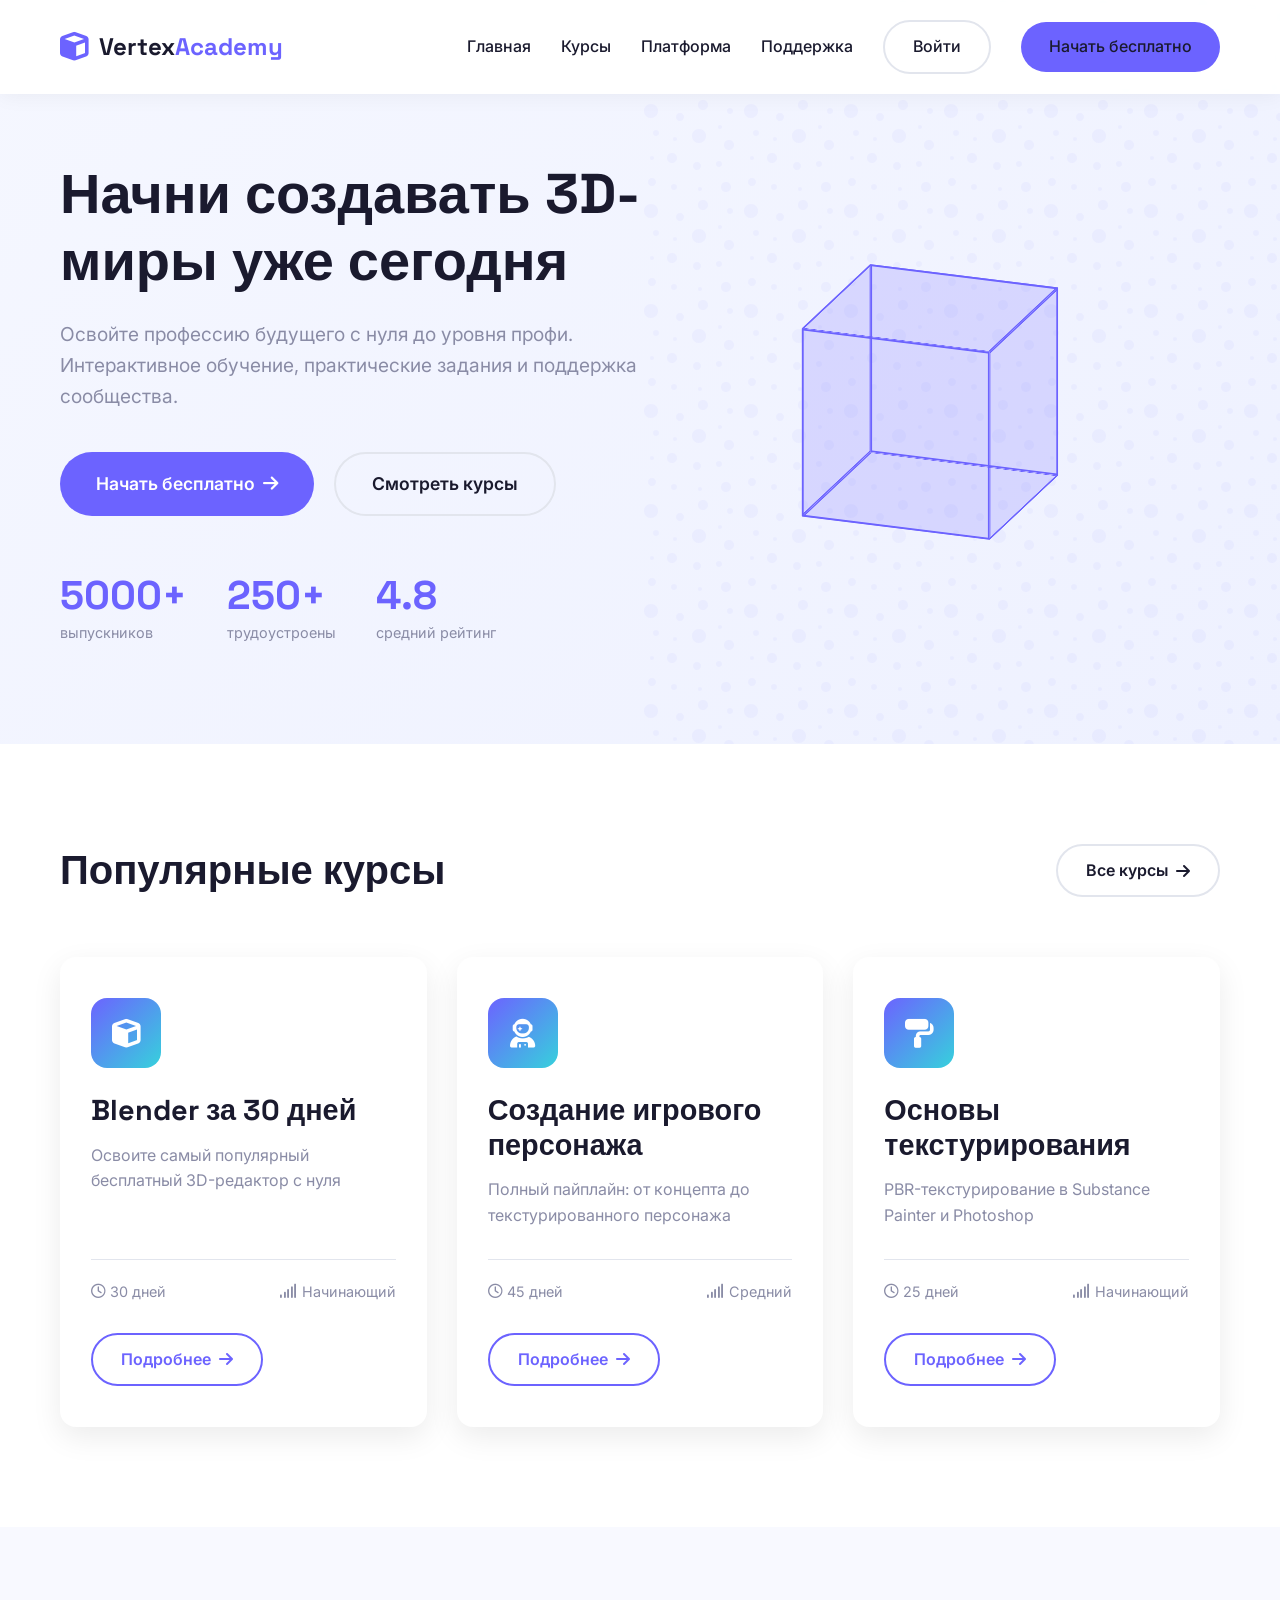
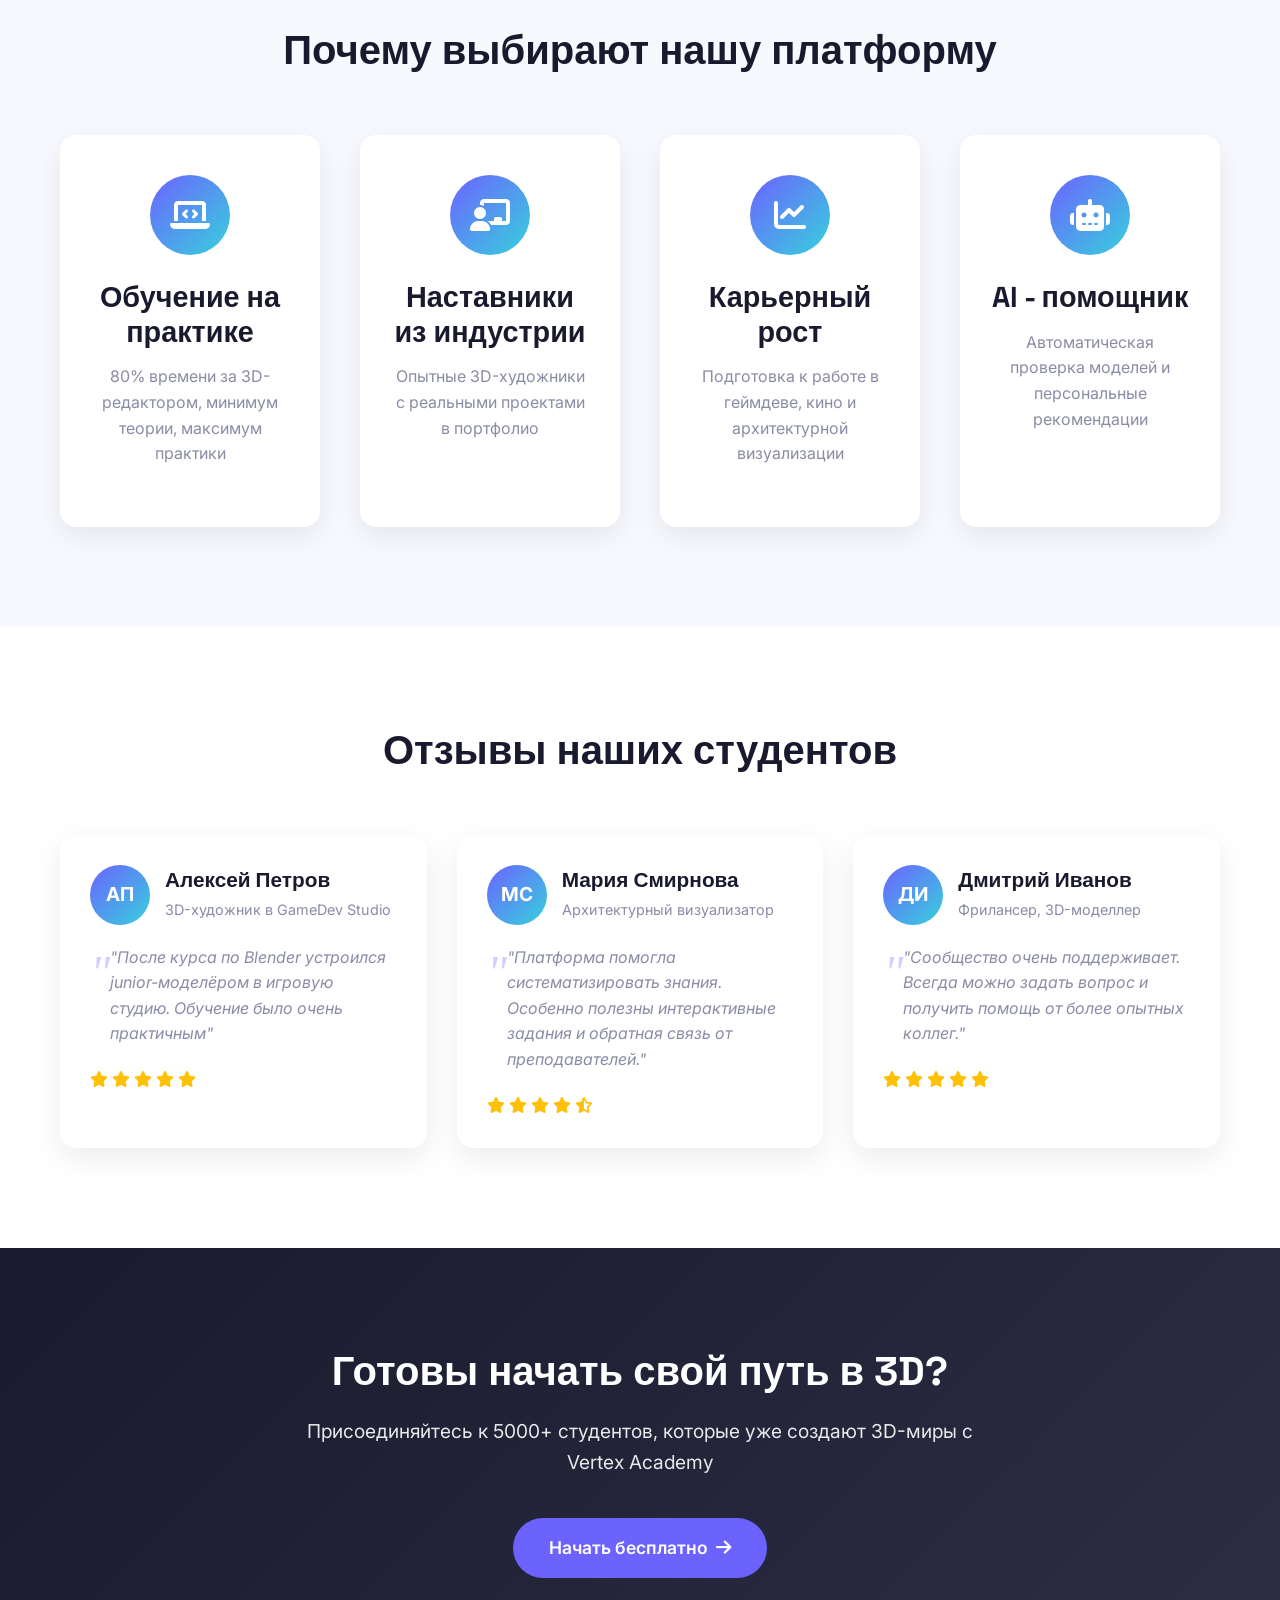
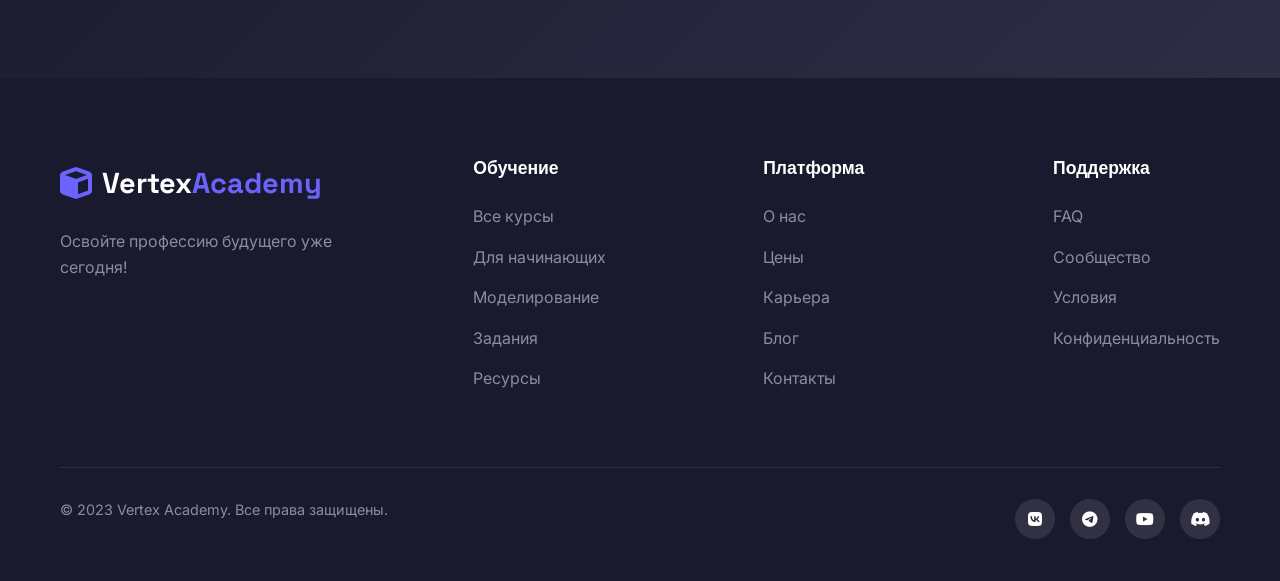
==== index.html @ 49ec7f26 "Add files via upload" ====
<!DOCTYPE html>
<html lang="ru">
<head>
    <meta charset="UTF-8">
    <meta name="viewport" content="width=device-width, initial-scale=1.0">
    <title>Vertex Academy - Создание 3D-миров</title>
    <link rel="stylesheet" href="css/style.css">
    <link rel="stylesheet" href="css/responsive.css">
    <link rel="stylesheet" href="https://cdnjs.cloudflare.com/ajax/libs/font-awesome/6.4.0/css/all.min.css">
    <link rel="preconnect" href="https://fonts.googleapis.com">
    <link rel="preconnect" href="https://fonts.gstatic.com" crossorigin>
    <link href="https://fonts.googleapis.com/css2?family=Inter:wght@300;400;500;600;700;800&family=Space+Grotesk:wght@400;500;600;700&display=swap" rel="stylesheet">
</head>
<body>
    <!-- Шапка и навигация -->
    <header class="header">
        <div class="container">
            <nav class="nav">
                <div class="logo">
                    <a href="index.html">
                        <span class="logo-icon"><i class="fas fa-cube"></i></span>
                        <span class="logo-text">Vertex<span class="logo-accent">Academy</span></span>
                    </a>
                </div>
                
                <ul class="nav-menu">
                    <li><a href="index.html">Главная</a></li>
                    <li><a href="courses.html">Курсы</a></li>
                    <li><a href="platform.html">Платформа</a></li>
                    <li><a href="support.html">Поддержка</a></li>
                    <li><a href="login.html" class="btn btn-outline">Войти</a></li>
                    <li><a href="#" class="btn btn-primary">Начать бесплатно</a></li>
                </ul>
                
                <button class="nav-toggle" id="navToggle">
                    <i class="fas fa-bars"></i>
                </button>
            </nav>
        </div>
    </header>

    <!-- Герой секция -->
    <section class="hero">
        <div class="container">
            <div class="hero-content">
                <h1 class="hero-title">Начни создавать 3D-миры уже сегодня</h1>
                <p class="hero-description">Освойте профессию будущего с нуля до уровня профи. Интерактивное обучение, практические задания и поддержка сообщества.</p>
                
                <div class="hero-buttons">
                    <a href="#" class="btn btn-primary btn-large">
                        <span>Начать бесплатно</span>
                        <i class="fas fa-arrow-right"></i>
                    </a>
                    <a href="courses.html" class="btn btn-outline btn-large">Смотреть курсы</a>
                </div>
                
                <div class="hero-stats">
                    <div class="stat">
                        <span class="stat-number">5000+</span>
                        <span class="stat-label">выпускников</span>
                    </div>
                    <div class="stat">
                        <span class="stat-number">250+</span>
                        <span class="stat-label">трудоустроены</span>
                    </div>
                    <div class="stat">
                        <span class="stat-number">4.8</span>
                        <span class="stat-label">средний рейтинг</span>
                    </div>
                </div>
            </div>
            
            <div class="hero-visual">
                <div class="cube">
                    <div class="cube-face cube-front"></div>
                    <div class="cube-face cube-back"></div>
                    <div class="cube-face cube-left"></div>
                    <div class="cube-face cube-right"></div>
                    <div class="cube-face cube-top"></div>
                    <div class="cube-face cube-bottom"></div>
                </div>
            </div>
        </div>
    </section>

    <!-- Популярные курсы -->
    <section class="courses" id="courses">
        <div class="container">
            <div class="section-header">
                <h2 class="section-title">Популярные курсы</h2>
                <a href="courses.html" class="btn btn-outline">Все курсы <i class="fas fa-arrow-right"></i></a>
            </div>
            
            <div class="courses-grid">
                <div class="course-card">
                    <div class="course-icon">
                        <i class="fas fa-cube"></i>
                    </div>
                    <h3 class="course-title">Blender за 30 дней</h3>
                    <p class="course-description">Освоите самый популярный бесплатный 3D-редактор с нуля</p>
                    <div class="course-meta">
                        <span class="course-duration"><i class="far fa-clock"></i> 30 дней</span>
                        <span class="course-level"><i class="fas fa-signal"></i> Начинающий</span>
                    </div>
                    <a href="course-blender.html" class="btn btn-secondary">Подробнее <i class="fas fa-arrow-right"></i></a>
                </div>
                
                <div class="course-card">
                    <div class="course-icon">
                        <i class="fas fa-user-astronaut"></i>
                    </div>
                    <h3 class="course-title">Создание игрового персонажа</h3>
                    <p class="course-description">Полный пайплайн: от концепта до текстурированного персонажа</p>
                    <div class="course-meta">
                        <span class="course-duration"><i class="far fa-clock"></i> 45 дней</span>
                        <span class="course-level"><i class="fas fa-signal"></i> Средний</span>
                    </div>
                    <a href="course-character.html" class="btn btn-secondary">Подробнее <i class="fas fa-arrow-right"></i></a>
                </div>
                
                <div class="course-card">
                    <div class="course-icon">
                        <i class="fas fa-paint-roller"></i>
                    </div>
                    <h3 class="course-title">Основы текстурирования</h3>
                    <p class="course-description">PBR-текстурирование в Substance Painter и Photoshop</p>
                    <div class="course-meta">
                        <span class="course-duration"><i class="far fa-clock"></i> 25 дней</span>
                        <span class="course-level"><i class="fas fa-signal"></i> Начинающий</span>
                    </div>
                    <a href="course-texturing.html" class="btn btn-secondary">Подробнее <i class="fas fa-arrow-right"></i></a>
                </div>
            </div>
        </div>
    </section>

    <!-- Почему выбирают нашу платформу -->
    <section class="features" id="features">
        <div class="container">
            <h2 class="section-title">Почему выбирают нашу платформу</h2>
            
            <div class="features-grid">
                <div class="feature-card">
                    <div class="feature-icon">
                        <i class="fas fa-laptop-code"></i>
                    </div>
                    <h3 class="feature-title">Обучение на практике</h3>
                    <p class="feature-description">80% времени за 3D-редактором, минимум теории, максимум практики</p>
                </div>
                
                <div class="feature-card">
                    <div class="feature-icon">
                        <i class="fas fa-chalkboard-teacher"></i>
                    </div>
                    <h3 class="feature-title">Наставники из индустрии</h3>
                    <p class="feature-description">Опытные 3D-художники с реальными проектами в портфолио</p>
                </div>
                
                <div class="feature-card">
                    <div class="feature-icon">
                        <i class="fas fa-chart-line"></i>
                    </div>
                    <h3 class="feature-title">Карьерный рост</h3>
                    <p class="feature-description">Подготовка к работе в геймдеве, кино и архитектурной визуализации</p>
                </div>
                
                <div class="feature-card">
                    <div class="feature-icon">
                        <i class="fas fa-robot"></i>
                    </div>
                    <h3 class="feature-title">AI - помощник</h3>
                    <p class="feature-description">Автоматическая проверка моделей и персональные рекомендации</p>
                </div>
            </div>
        </div>
    </section>

    <!-- Отзывы студентов -->
    <section class="reviews" id="reviews">
        <div class="container">
            <h2 class="section-title">Отзывы наших студентов</h2>
            
            <div class="reviews-grid">
                <div class="review-card">
                    <div class="review-header">
                        <div class="review-avatar">
                            <span>АП</span>
                        </div>
                        <div class="review-author">
                            <h4 class="review-name">Алексей Петров</h4>
                            <p class="review-position">3D-художник в GameDev Studio</p>
                        </div>
                    </div>
                    <p class="review-text">"После курса по Blender устроился junior-моделёром в игровую студию. Обучение было очень практичным"</p>
                    <div class="review-rating">
                        <i class="fas fa-star"></i>
                        <i class="fas fa-star"></i>
                        <i class="fas fa-star"></i>
                        <i class="fas fa-star"></i>
                        <i class="fas fa-star"></i>
                    </div>
                </div>
                
                <div class="review-card">
                    <div class="review-header">
                        <div class="review-avatar">
                            <span>МС</span>
                        </div>
                        <div class="review-author">
                            <h4 class="review-name">Мария Смирнова</h4>
                            <p class="review-position">Архитектурный визуализатор</p>
                        </div>
                    </div>
                    <p class="review-text">"Платформа помогла систематизировать знания. Особенно полезны интерактивные задания и обратная связь от преподавателей."</p>
                    <div class="review-rating">
                        <i class="fas fa-star"></i>
                        <i class="fas fa-star"></i>
                        <i class="fas fa-star"></i>
                        <i class="fas fa-star"></i>
                        <i class="fas fa-star-half-alt"></i>
                    </div>
                </div>
                
                <div class="review-card">
                    <div class="review-header">
                        <div class="review-avatar">
                            <span>ДИ</span>
                        </div>
                        <div class="review-author">
                            <h4 class="review-name">Дмитрий Иванов</h4>
                            <p class="review-position">Фрилансер, 3D-моделлер</p>
                        </div>
                    </div>
                    <p class="review-text">"Сообщество очень поддерживает. Всегда можно задать вопрос и получить помощь от более опытных коллег."</p>
                    <div class="review-rating">
                        <i class="fas fa-star"></i>
                        <i class="fas fa-star"></i>
                        <i class="fas fa-star"></i>
                        <i class="fas fa-star"></i>
                        <i class="fas fa-star"></i>
                    </div>
                </div>
            </div>
        </div>
    </section>

    <!-- CTA секция -->
    <section class="cta">
        <div class="container">
            <div class="cta-content">
                <h2 class="cta-title">Готовы начать свой путь в 3D?</h2>
                <p class="cta-description">Присоединяйтесь к 5000+ студентов, которые уже создают 3D-миры с Vertex Academy</p>
                <a href="#" class="btn btn-primary btn-large">
                    <span>Начать бесплатно</span>
                    <i class="fas fa-arrow-right"></i>
                </a>
            </div>
        </div>
    </section>

    <!-- Футер -->
    <footer class="footer" id="platform">
        <div class="container">
            <div class="footer-content">
                <div class="footer-logo">
                    <a href="index.html">
                        <span class="logo-icon"><i class="fas fa-cube"></i></span>
                        <span class="logo-text">Vertex<span class="logo-accent">Academy</span></span>
                    </a>
                    <p class="footer-tagline">Освойте профессию будущего уже сегодня!</p>
                </div>
                
                <div class="footer-links">
                    <div class="footer-column">
                        <h4 class="footer-title">Обучение</h4>
                        <ul class="footer-list">
                            <li><a href="courses.html">Все курсы</a></li>
                            <li><a href="courses.html#beginner">Для начинающих</a></li>
                            <li><a href="courses.html#modeling">Моделирование</a></li>
                            <li><a href="platform.html#tasks">Задания</a></li>
                            <li><a href="platform.html#resources">Ресурсы</a></li>
                        </ul>
                    </div>
                    
                    <div class="footer-column">
                        <h4 class="footer-title">Платформа</h4>
                        <ul class="footer-list">
                            <li><a href="platform.html">О нас</a></li>
                            <li><a href="platform.html#pricing">Цены</a></li>
                            <li><a href="platform.html#career">Карьера</a></li>
                            <li><a href="platform.html#blog">Блог</a></li>
                            <li><a href="platform.html#contacts">Контакты</a></li>
                        </ul>
                    </div>
                    
                    <div class="footer-column">
                        <h4 class="footer-title">Поддержка</h4>
                        <ul class="footer-list">
                            <li><a href="support.html">FAQ</a></li>
                            <li><a href="support.html#community">Сообщество</a></li>
                            <li><a href="support.html#terms">Условия</a></li>
                            <li><a href="support.html#privacy">Конфиденциальность</a></li>
                        </ul>
                    </div>
                </div>
            </div>
            
            <div class="footer-bottom">
                <p class="copyright">&copy; 2023 Vertex Academy. Все права защищены.</p>
                <div class="social-links">
                    <a href="#"><i class="fab fa-vk"></i></a>
                    <a href="#"><i class="fab fa-telegram"></i></a>
                    <a href="#"><i class="fab fa-youtube"></i></a>
                    <a href="#"><i class="fab fa-discord"></i></a>
                </div>
            </div>
        </div>
    </footer>

    <!-- JavaScript -->
    <script src="js/main.js"></script>
</body>
</html>
---- css/style.css ----
/* Базовые сбросы и переменные */
:root {
    --primary-color: #6C63FF;
    --primary-dark: #554FD8;
    --secondary-color: #FF6584;
    --accent-color: #36D1DC;
    --dark-color: #1A1A2E;
    --dark-light: #2D2D44;
    --light-color: #F8F9FA;
    --gray-color: #8A8CA6;
    --gray-light: #E2E5ED;
    --success-color: #4CAF50;
    
    --font-primary: 'Inter', sans-serif;
    --font-secondary: 'Space Grotesk', sans-serif;
    
    --shadow: 0 10px 30px rgba(0, 0, 0, 0.08);
    --shadow-hover: 0 20px 40px rgba(0, 0, 0, 0.12);
    --border-radius: 16px;
    --transition: all 0.3s ease;
}

* {
    margin: 0;
    padding: 0;
    box-sizing: border-box;
}

html {
    scroll-behavior: smooth;
}

body {
    font-family: var(--font-primary);
    color: var(--dark-color);
    background-color: var(--light-color);
    line-height: 1.6;
    overflow-x: hidden;
}

.container {
    width: 100%;
    max-width: 1200px;
    margin: 0 auto;
    padding: 0 20px;
}

section {
    padding: 100px 0;
}

/* Типография */
h1, h2, h3, h4 {
    font-family: var(--font-secondary);
    font-weight: 700;
    line-height: 1.2;
    margin-bottom: 20px;
}

h1 {
    font-size: 3.5rem;
}

h2 {
    font-size: 2.5rem;
}

h3 {
    font-size: 1.8rem;
}

h4 {
    font-size: 1.3rem;
}

p {
    margin-bottom: 20px;
    color: var(--gray-color);
}

.section-title {
    text-align: center;
    margin-bottom: 60px;
    color: var(--dark-color);
}

.section-subtitle {
    text-align: center;
    margin-bottom: 60px;
    color: var(--gray-color);
    max-width: 700px;
    margin-left: auto;
    margin-right: auto;
}

/* Кнопки */
.btn {
    display: inline-flex;
    align-items: center;
    justify-content: center;
    gap: 8px;
    padding: 12px 28px;
    border-radius: 50px;
    font-weight: 600;
    text-decoration: none;
    border: none;
    cursor: pointer;
    transition: var(--transition);
    font-family: var(--font-primary);
    font-size: 1rem;
}

.btn-primary {
    background-color: var(--primary-color);
    color: white;
}

.btn-primary:hover {
    background-color: var(--primary-dark);
    transform: translateY(-3px);
    box-shadow: var(--shadow-hover);
}

.btn-secondary {
    background-color: transparent;
    color: var(--primary-color);
    border: 2px solid var(--primary-color);
}

.btn-secondary:hover {
    background-color: rgba(108, 99, 255, 0.1);
    transform: translateY(-3px);
}

.btn-outline {
    background-color: transparent;
    color: var(--dark-color);
    border: 2px solid var(--gray-light);
}

.btn-outline:hover {
    border-color: var(--primary-color);
    color: var(--primary-color);
    transform: translateY(-3px);
}

.btn-large {
    padding: 16px 36px;
    font-size: 1.1rem;
}

.btn-block {
    width: 100%;
    display: block;
    text-align: center;
}

/* Шапка и навигация */
.header {
    position: fixed;
    top: 0;
    left: 0;
    width: 100%;
    background-color: rgba(255, 255, 255, 0.95);
    backdrop-filter: blur(10px);
    z-index: 1000;
    box-shadow: 0 2px 20px rgba(0, 0, 0, 0.05);
}

.nav {
    display: flex;
    justify-content: space-between;
    align-items: center;
    padding: 20px 0;
}

.logo a {
    display: flex;
    align-items: center;
    text-decoration: none;
    gap: 10px;
}

.logo-icon {
    color: var(--primary-color);
    font-size: 1.8rem;
}

.logo-text {
    font-family: var(--font-secondary);
    font-weight: 700;
    font-size: 1.5rem;
    color: var(--dark-color);
}

.logo-accent {
    color: var(--primary-color);
}

.nav-menu {
    display: flex;
    align-items: center;
    gap: 30px;
    list-style: none;
}

.nav-menu a {
    text-decoration: none;
    color: var(--dark-color);
    font-weight: 500;
    transition: var(--transition);
    position: relative;
}

.nav-menu a:not(.btn):hover {
    color: var(--primary-color);
}

.nav-menu a.active {
    color: var(--primary-color);
}

.nav-menu a:not(.btn)::after {
    content: '';
    position: absolute;
    bottom: -5px;
    left: 0;
    width: 0;
    height: 2px;
    background-color: var(--primary-color);
    transition: var(--transition);
}

.nav-menu a:not(.btn):hover::after {
    width: 100%;
}

.nav-menu a.active::after {
    width: 100%;
}

.nav-toggle {
    display: none;
    background: none;
    border: none;
    font-size: 1.5rem;
    color: var(--dark-color);
    cursor: pointer;
}

/* Хлебные крошки */
.breadcrumbs {
    padding: 30px 0;
    background-color: var(--light-color);
    margin-top: 80px;
}

.breadcrumb-nav {
    display: flex;
    align-items: center;
    gap: 10px;
    color: var(--gray-color);
}

.breadcrumb-nav a {
    color: var(--gray-color);
    text-decoration: none;
    transition: var(--transition);
}

.breadcrumb-nav a:hover {
    color: var(--primary-color);
}

.breadcrumb-nav .current {
    color: var(--dark-color);
    font-weight: 500;
}

.breadcrumb-nav i {
    font-size: 0.8rem;
}

/* Герой секция */
.hero {
    padding-top: 160px;
    padding-bottom: 100px;
    background: linear-gradient(135deg, #f5f7ff 0%, #eef1ff 100%);
    position: relative;
    overflow: hidden;
}

.hero::before {
    content: '';
    position: absolute;
    top: 0;
    right: 0;
    width: 50%;
    height: 100%;
    background: url("data:image/svg+xml,%3Csvg width='100' height='100' viewBox='0 0 100 100' xmlns='http://www.w3.org/2000/svg'%3E%3Cpath d='M11 18c3.866 0 7-3.134 7-7s-3.134-7-7-7-7 3.134-7 7 3.134 7 7 7zm48 25c3.866 0 7-3.134 7-7s-3.134-7-7-7-7 3.134-7 7 3.134 7 7 7zm-43-7c1.657 0 3-1.343 3-3s-1.343-3-3-3-3 1.343-3 3 1.343 3 3 3zm63 31c1.657 0 3-1.343 3-3s-1.343-3-3-3-3 1.343-3 3 1.343 3 3 3zM34 90c1.657 0 3-1.343 3-3s-1.343-3-3-3-3 1.343-3 3 1.343 3 3 3zm56-76c1.657 0 3-1.343 3-3s-1.343-3-3-3-3 1.343-3 3 1.343 3 3 3zM12 86c2.21 0 4-1.79 4-4s-1.79-4-4-4-4 1.79-4 4 1.79 4 4 4zm28-65c2.21 0 4-1.79 4-4s-1.79-4-4-4-4 1.79-4 4 1.79 4 4 4zm23-11c2.76 0 5-2.24 5-5s-2.24-5-5-5-5 2.24-5 5 2.24 5 5 5zm-6 60c2.21 0 4-1.79 4-4s-1.79-4-4-4-4 1.79-4 4 1.79 4 4 4zm29 22c2.76 0 5-2.24 5-5s-2.24-5-5-5-5 2.24-5 5 2.24 5 5 5zM32 63c2.76 0 5-2.24 5-5s-2.24-5-5-5-5 2.24-5 5 2.24 5 5 5zm57-13c2.76 0 5-2.24 5-5s-2.24-5-5-5-5 2.24-5 5 2.24 5 5 5zm-9-21c1.105 0 2-.895 2-2s-.895-2-2-2-2 .895-2 2 .895 2 2 2zM60 91c1.105 0 2-.895 2-2s-.895-2-2-2-2 .895-2 2 .895 2 2 2zM35 41c1.105 0 2-.895 2-2s-.895-2-2-2-2 .895-2 2 .895 2 2 2zM12 60c1.105 0 2-.895 2-2s-.895-2-2-2-2 .895-2 2 .895 2 2 2z' fill='%236C63FF' fill-opacity='0.05' fill-rule='evenodd'/%3E%3C/svg%3E");
    z-index: 0;
}

.hero .container {
    display: flex;
    align-items: center;
    justify-content: space-between;
    position: relative;
    z-index: 1;
}

.hero-content {
    flex: 1;
    max-width: 600px;
}

.hero-title {
    margin-bottom: 25px;
    color: var(--dark-color);
}

.hero-description {
    font-size: 1.2rem;
    margin-bottom: 40px;
    color: var(--gray-color);
}

.hero-buttons {
    display: flex;
    gap: 20px;
    margin-bottom: 60px;
    flex-wrap: wrap;
}

.hero-stats {
    display: flex;
    gap: 40px;
}

.stat {
    display: flex;
    flex-direction: column;
}

.stat-number {
    font-family: var(--font-secondary);
    font-size: 2.5rem;
    font-weight: 700;
    color: var(--primary-color);
    line-height: 1;
}

.stat-label {
    font-size: 0.9rem;
    color: var(--gray-color);
    margin-top: 5px;
}

.hero-visual {
    flex: 1;
    display: flex;
    justify-content: center;
    align-items: center;
    min-height: 400px;
}

.cube {
    width: 200px;
    height: 200px;
    position: relative;
    transform-style: preserve-3d;
    transform: rotateX(-20deg) rotateY(-20deg);
    animation: rotateCube 20s infinite linear;
}

.cube-face {
    position: absolute;
    width: 100%;
    height: 100%;
    border: 2px solid var(--primary-color);
    background: rgba(108, 99, 255, 0.1);
}

.cube-front {
    transform: translateZ(100px);
}

.cube-back {
    transform: translateZ(-100px);
}

.cube-left {
    transform: translateX(-100px) rotateY(-90deg);
}

.cube-right {
    transform: translateX(100px) rotateY(90deg);
}

.cube-top {
    transform: translateY(-100px) rotateX(90deg);
}

.cube-bottom {
    transform: translateY(100px) rotateX(-90deg);
}

@keyframes rotateCube {
    0% {
        transform: rotateX(-20deg) rotateY(0);
    }
    100% {
        transform: rotateX(-20deg) rotateY(360deg);
    }
}

/* Page Hero (для внутренних страниц) */
.page-hero {
    padding: 100px 0;
    background: linear-gradient(135deg, var(--primary-color), var(--accent-color));
    color: white;
}

.page-hero-content {
    max-width: 800px;
    margin: 0 auto;
    text-align: center;
}

.page-hero-title {
    color: white;
    margin-bottom: 20px;
}

.page-hero-description {
    color: rgba(255, 255, 255, 0.9);
    font-size: 1.2rem;
    margin-bottom: 40px;
}

.page-hero-stats {
    display: flex;
    justify-content: center;
    gap: 60px;
    margin-top: 60px;
}

.page-hero-stats .stat-number {
    color: white;
}

.page-hero-stats .stat-label {
    color: rgba(255, 255, 255, 0.8);
}

/* Секция курсов */
.courses {
    background-color: white;
}

.section-header {
    display: flex;
    justify-content: space-between;
    align-items: center;
    margin-bottom: 60px;
}

.section-header .section-title {
    margin-bottom: 0;
}

.courses-grid {
    display: grid;
    grid-template-columns: repeat(auto-fill, minmax(320px, 1fr));
    gap: 30px;
}

.course-card {
    background-color: white;
    border-radius: var(--border-radius);
    padding: 40px 30px;
    box-shadow: var(--shadow);
    transition: var(--transition);
    border: 1px solid transparent;
    display: flex;
    flex-direction: column;
    align-items: flex-start;
    position: relative;
}

.course-card:hover {
    transform: translateY(-10px);
    box-shadow: var(--shadow-hover);
    border-color: var(--primary-color);
}

.course-badge {
    position: absolute;
    top: 20px;
    right: 20px;
    background-color: var(--secondary-color);
    color: white;
    padding: 5px 15px;
    border-radius: 50px;
    font-size: 0.8rem;
    font-weight: 600;
}

.course-card.featured {
    border: 2px solid var(--primary-color);
}

.course-icon {
    width: 70px;
    height: 70px;
    background: linear-gradient(135deg, var(--primary-color), var(--accent-color));
    border-radius: 16px;
    display: flex;
    align-items: center;
    justify-content: center;
    color: white;
    font-size: 1.8rem;
    margin-bottom: 25px;
}

.course-title {
    margin-bottom: 15px;
}

.course-description {
    flex-grow: 1;
    margin-bottom: 30px;
}

.course-meta {
    display: flex;
    justify-content: space-between;
    width: 100%;
    margin-bottom: 30px;
    padding-top: 20px;
    border-top: 1px solid var(--gray-light);
}

.course-duration, .course-level, .course-price {
    display: flex;
    align-items: center;
    gap: 5px;
    font-size: 0.9rem;
    color: var(--gray-color);
}

.course-price {
    font-weight: 700;
    color: var(--primary-color);
}

/* Секция преимуществ */
.features {
    background-color: #f8f9ff;
}

.features-grid {
    display: grid;
    grid-template-columns: repeat(auto-fill, minmax(250px, 1fr));
    gap: 40px;
}

.feature-card {
    background-color: white;
    border-radius: var(--border-radius);
    padding: 40px 30px;
    text-align: center;
    box-shadow: var(--shadow);
    transition: var(--transition);
}

.feature-card:hover {
    transform: translateY(-10px);
    box-shadow: var(--shadow-hover);
}

.feature-icon {
    width: 80px;
    height: 80px;
    background: linear-gradient(135deg, var(--primary-color), var(--accent-color));
    border-radius: 50%;
    display: flex;
    align-items: center;
    justify-content: center;
    margin: 0 auto 25px;
    color: white;
    font-size: 2rem;
}

.feature-title {
    margin-bottom: 15px;
}

/* Секция отзывов */
.reviews {
    background-color: white;
}

.reviews-grid {
    display: grid;
    grid-template-columns: repeat(auto-fill, minmax(320px, 1fr));
    gap: 30px;
}

.review-card {
    background-color: white;
    border-radius: var(--border-radius);
    padding: 30px;
    box-shadow: var(--shadow);
    transition: var(--transition);
}

.review-card:hover {
    transform: translateY(-5px);
    box-shadow: var(--shadow-hover);
}

.review-header {
    display: flex;
    align-items: center;
    margin-bottom: 20px;
}

.review-avatar {
    width: 60px;
    height: 60px;
    border-radius: 50%;
    background: linear-gradient(135deg, var(--primary-color), var(--accent-color));
    display: flex;
    align-items: center;
    justify-content: center;
    color: white;
    font-weight: 700;
    font-size: 1.2rem;
    margin-right: 15px;
}

.review-name {
    margin-bottom: 5px;
}

.review-position {
    color: var(--gray-color);
    font-size: 0.9rem;
    margin-bottom: 0;
}

.review-text {
    font-style: italic;
    position: relative;
    padding-left: 20px;
    margin-bottom: 20px;
}

.review-text::before {
    content: '"';
    position: absolute;
    left: 0;
    top: -10px;
    font-size: 3rem;
    color: var(--primary-color);
    opacity: 0.3;
    font-family: serif;
}

.review-rating {
    color: #FFC107;
}

/* CTA секция */
.cta {
    padding: 100px 0;
    background: linear-gradient(135deg, var(--dark-color), var(--dark-light));
    color: white;
    text-align: center;
}

.cta-title {
    color: white;
    margin-bottom: 20px;
}

.cta-description {
    color: rgba(255, 255, 255, 0.9);
    font-size: 1.2rem;
    max-width: 700px;
    margin: 0 auto 40px;
}

/* Футер */
.footer {
    background-color: var(--dark-color);
    color: white;
    padding: 80px 0 40px;
}

.footer-content {
    display: flex;
    justify-content: space-between;
    margin-bottom: 60px;
    flex-wrap: wrap;
    gap: 40px;
}

.footer-logo {
    flex: 1;
    min-width: 300px;
}

.footer-logo a {
    display: inline-flex;
    align-items: center;
    gap: 10px;
    margin-bottom: 20px;
    text-decoration: none;
}

.footer-logo .logo-icon {
    color: var(--primary-color);
    font-size: 2rem;
}

.footer-logo .logo-text {
    color: white;
    font-size: 1.8rem;
}

.footer-tagline {
    color: var(--gray-color);
    max-width: 300px;
}

.footer-links {
    flex: 2;
    display: flex;
    justify-content: space-between;
    flex-wrap: wrap;
    gap: 40px;
}

.footer-column {
    min-width: 150px;
}

.footer-title {
    color: white;
    margin-bottom: 25px;
    font-size: 1.1rem;
}

.footer-list {
    list-style: none;
}

.footer-list li {
    margin-bottom: 15px;
}

.footer-list a {
    color: var(--gray-color);
    text-decoration: none;
    transition: var(--transition);
}

.footer-list a:hover {
    color: var(--primary-color);
}

.footer-bottom {
    display: flex;
    justify-content: space-between;
    align-items: center;
    padding-top: 30px;
    border-top: 1px solid rgba(255, 255, 255, 0.1);
    flex-wrap: wrap;
    gap: 20px;
}

.copyright {
    color: var(--gray-color);
    font-size: 0.9rem;
}

.social-links {
    display: flex;
    gap: 15px;
}

.social-links a {
    display: flex;
    align-items: center;
    justify-content: center;
    width: 40px;
    height: 40px;
    background-color: rgba(255, 255, 255, 0.1);
    border-radius: 50%;
    color: white;
    text-decoration: none;
    transition: var(--transition);
}

.social-links a:hover {
    background-color: var(--primary-color);
    transform: translateY(-3px);
}
---- css/responsive.css ----
/* Адаптивные стили */
@media (max-width: 1200px) {
    .container {
        max-width: 960px;
    }
}

@media (max-width: 992px) {
    h1 {
        font-size: 2.8rem;
    }
    
    h2 {
        font-size: 2.2rem;
    }
    
    .nav-toggle {
        display: block;
    }
    
    .nav-menu {
        position: fixed;
        top: 80px;
        left: 0;
        width: 100%;
        background-color: white;
        flex-direction: column;
        align-items: flex-start;
        padding: 30px;
        box-shadow: 0 10px 30px rgba(0, 0, 0, 0.1);
        transform: translateY(-100%);
        opacity: 0;
        visibility: hidden;
        transition: var(--transition);
        z-index: 999;
    }
    
    .nav-menu.active {
        transform: translateY(0);
        opacity: 1;
        visibility: visible;
    }
    
    .nav-menu li {
        width: 100%;
    }
    
    .nav-menu a {
        display: block;
        padding: 15px 0;
        border-bottom: 1px solid var(--gray-light);
    }
    
    .nav-menu a.btn {
        justify-content: flex-start;
        border: none;
        padding: 15px 0;
    }
    
    .hero .container {
        flex-direction: column;
        text-align: center;
    }
    
    .hero-content {
        margin-bottom: 60px;
    }
    
    .hero-buttons {
        justify-content: center;
    }
    
    .hero-stats {
        justify-content: center;
    }
    
    .cube {
        width: 150px;
        height: 150px;
    }
    
    .cube-front {
        transform: translateZ(75px);
    }
    
    .cube-back {
        transform: translateZ(-75px);
    }
    
    .cube-left {
        transform: translateX(-75px) rotateY(-90deg);
    }
    
    .cube-right {
        transform: translateX(75px) rotateY(90deg);
    }
    
    .cube-top {
        transform: translateY(-75px) rotateX(90deg);
    }
    
    .cube-bottom {
        transform: translateY(75px) rotateX(-90deg);
    }
    
    .section-header {
        flex-direction: column;
        align-items: flex-start;
        gap: 20px;
    }
}

@media (max-width: 768px) {
    h1 {
        font-size: 2.3rem;
    }
    
    h2 {
        font-size: 1.9rem;
    }
    
    section {
        padding: 60px 0;
    }
    
    .courses-grid, .features-grid, .reviews-grid {
        grid-template-columns: 1fr;
    }
    
    .footer-content {
        flex-direction: column;
    }
    
    .footer-links {
        width: 100%;
    }
    
    .footer-bottom {
        flex-direction: column;
        text-align: center;
    }
    
    .page-hero-stats {
        flex-direction: column;
        gap: 30px;
    }
}

@media (max-width: 576px) {
    h1 {
        font-size: 1.9rem;
    }
    
    h2 {
        font-size: 1.7rem;
    }
    
    .logo {
        font-size: 1.5rem;
    }
    
    .hero-buttons {
        flex-direction: column;
        align-items: stretch;
    }
    
    .hero-buttons .btn {
        width: 100%;
        justify-content: center;
    }
}
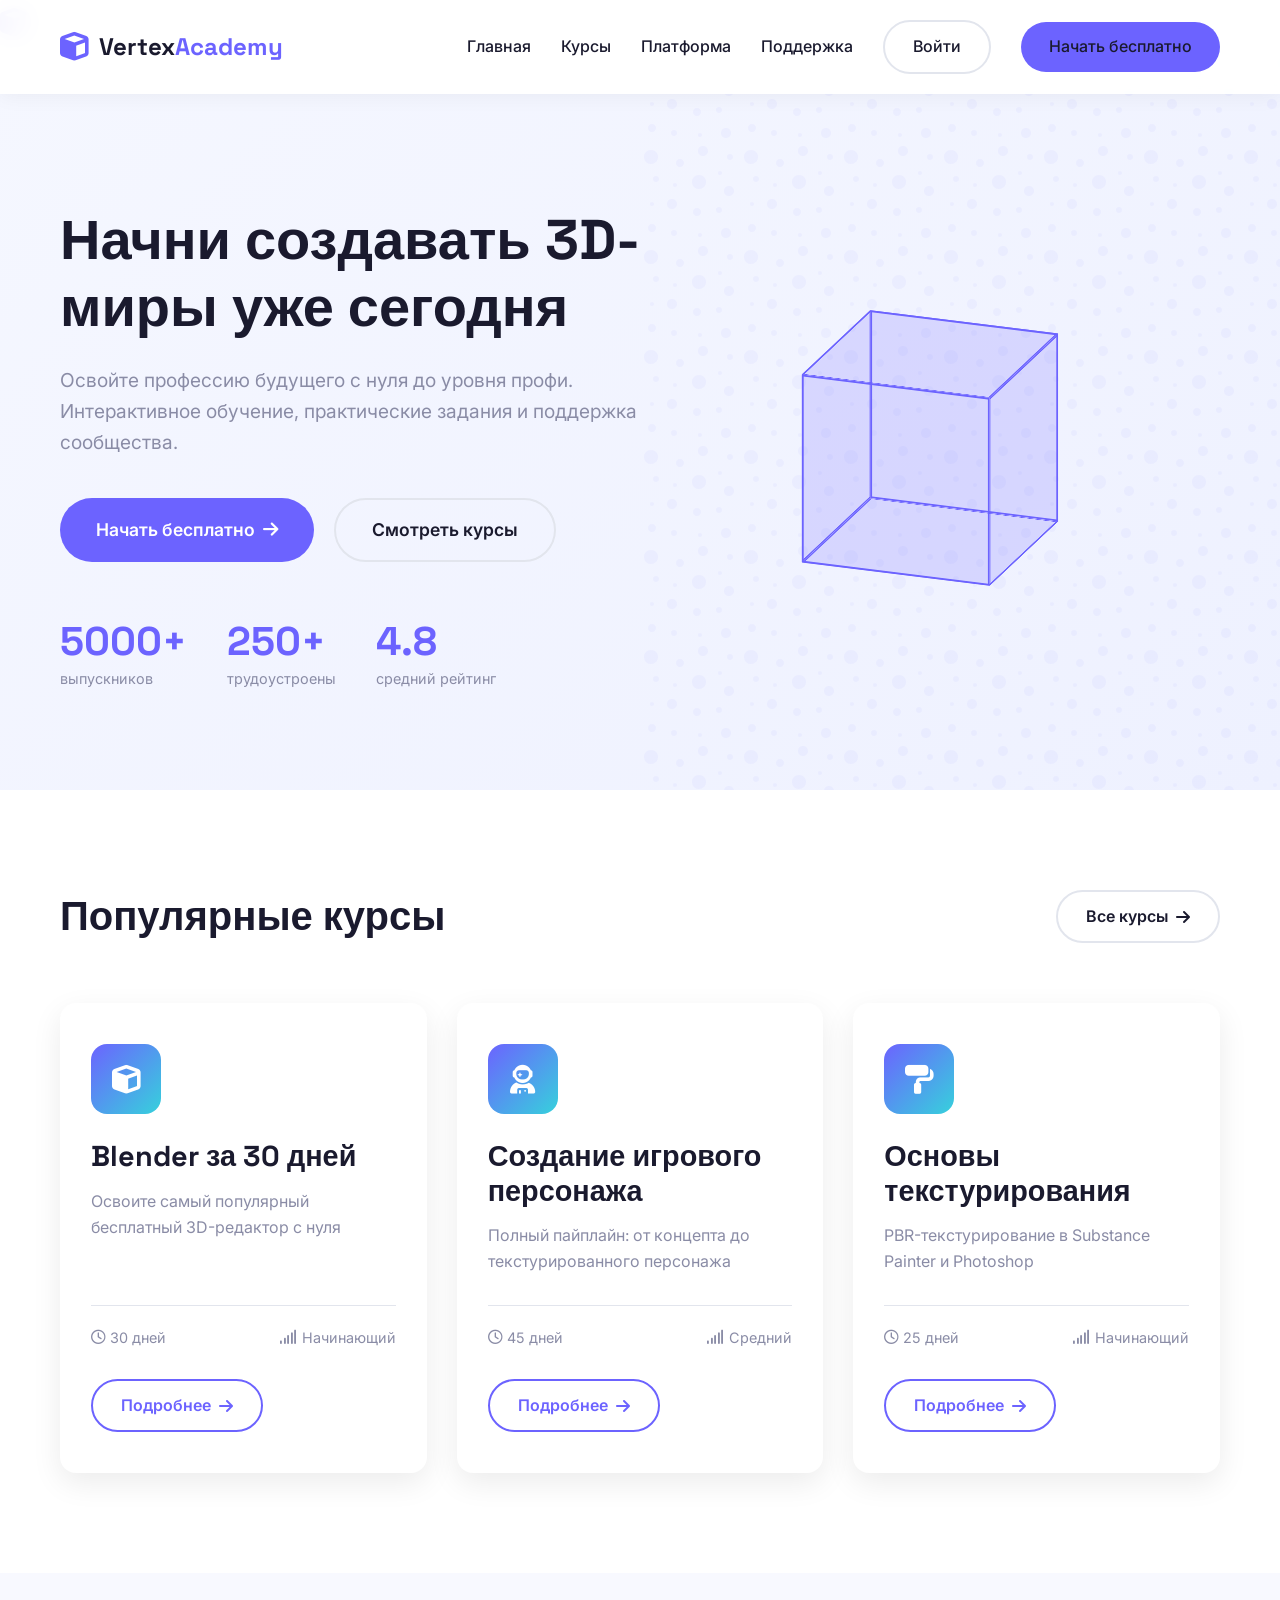
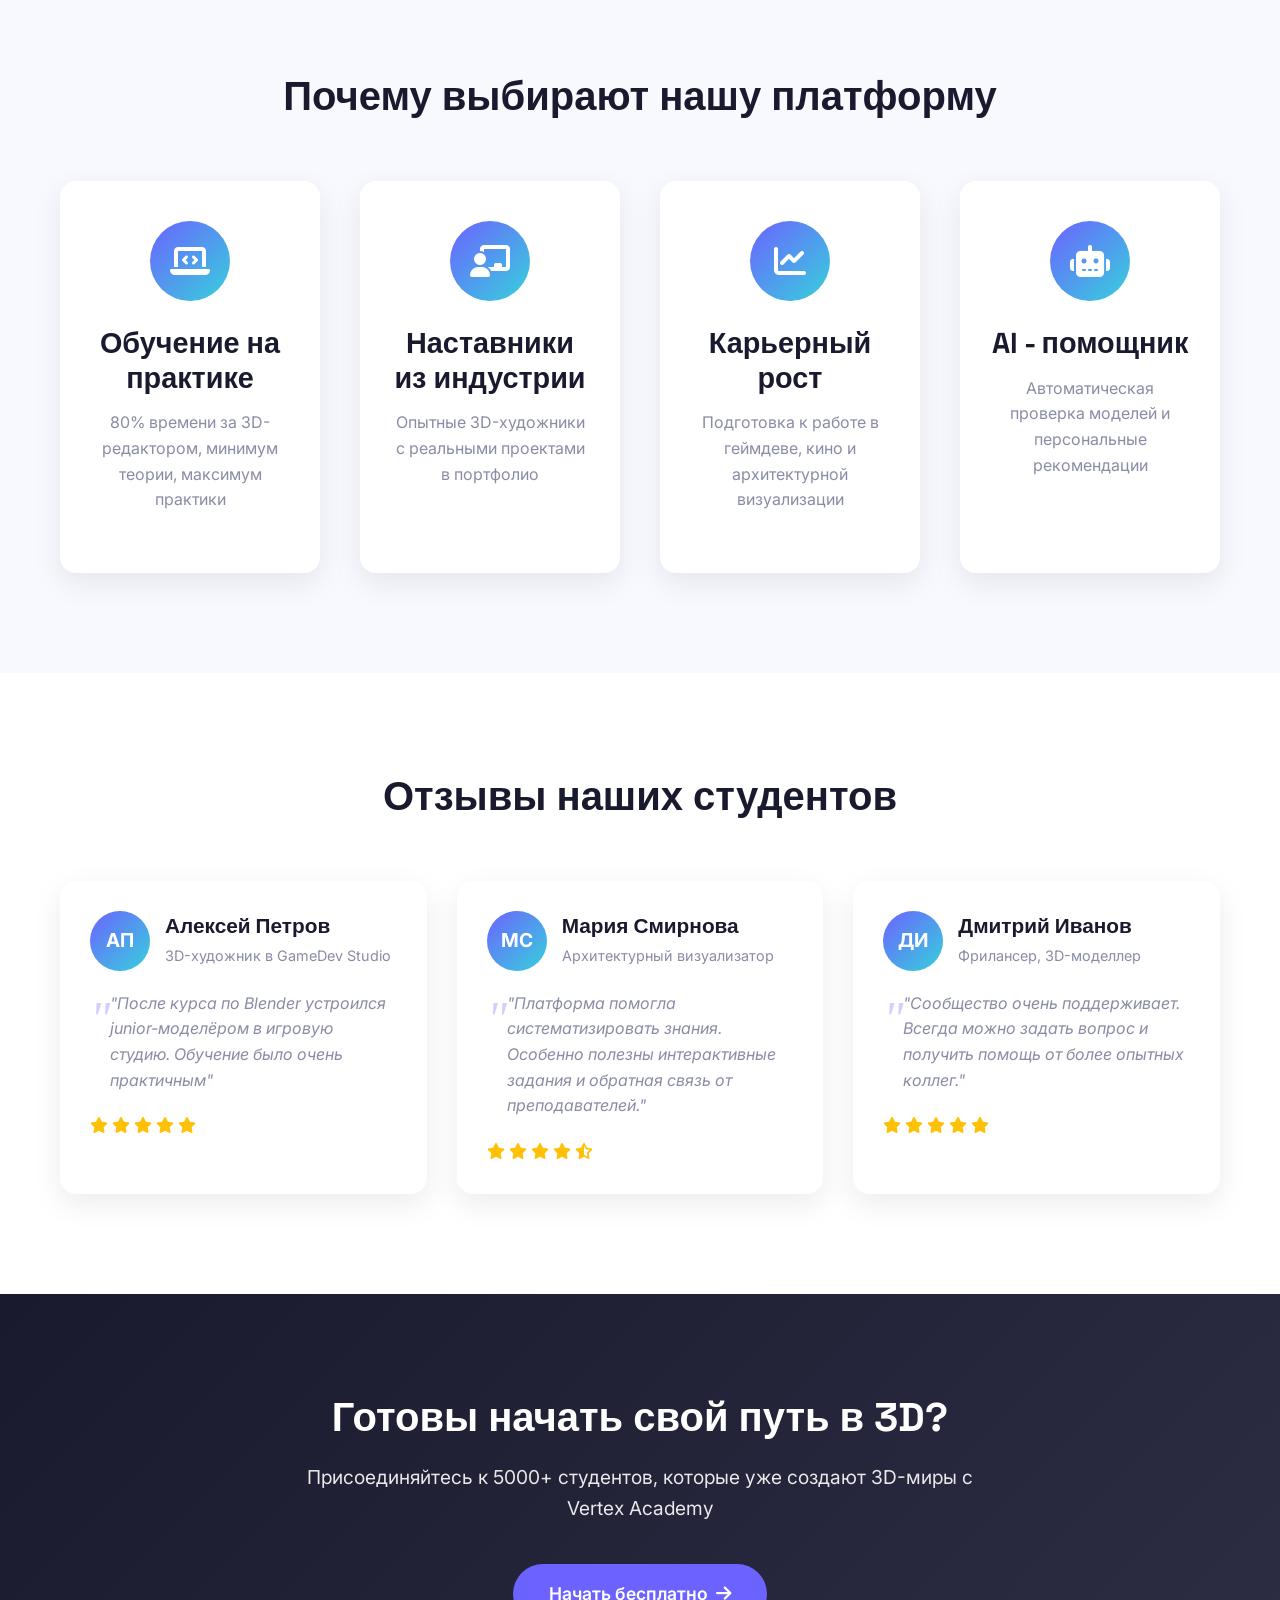
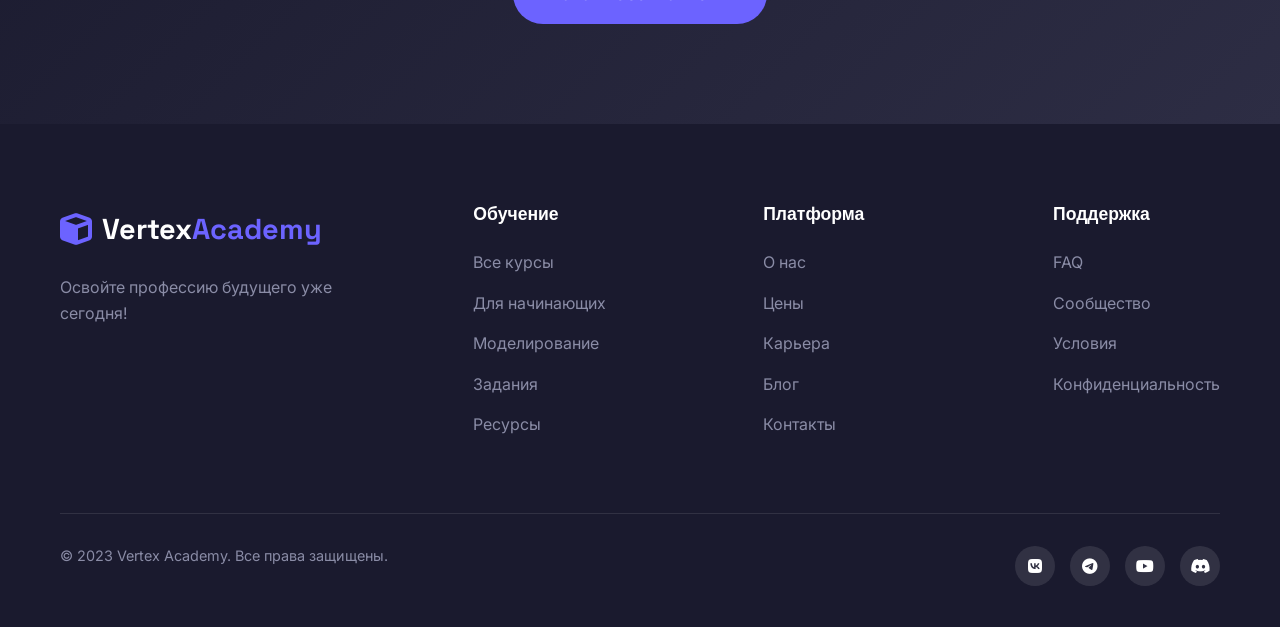
==== commit e9d4e3d7: "Update index.html" ====
--- a/index.html
+++ b/index.html
@@ -3,6 +3,7 @@
 <head>
     <meta charset="UTF-8">
     <meta name="viewport" content="width=device-width, initial-scale=1.0">
+     <span class="logo-icon"><i class="fas fa-cube"></i></span>
     <title>Vertex Academy - Создание 3D-миров</title>
     <link rel="stylesheet" href="css/style.css">
     <link rel="stylesheet" href="css/responsive.css">
@@ -320,4 +321,5 @@
     <!-- JavaScript -->
     <script src="js/main.js"></script>
 </body>
-</html>+
+</html>
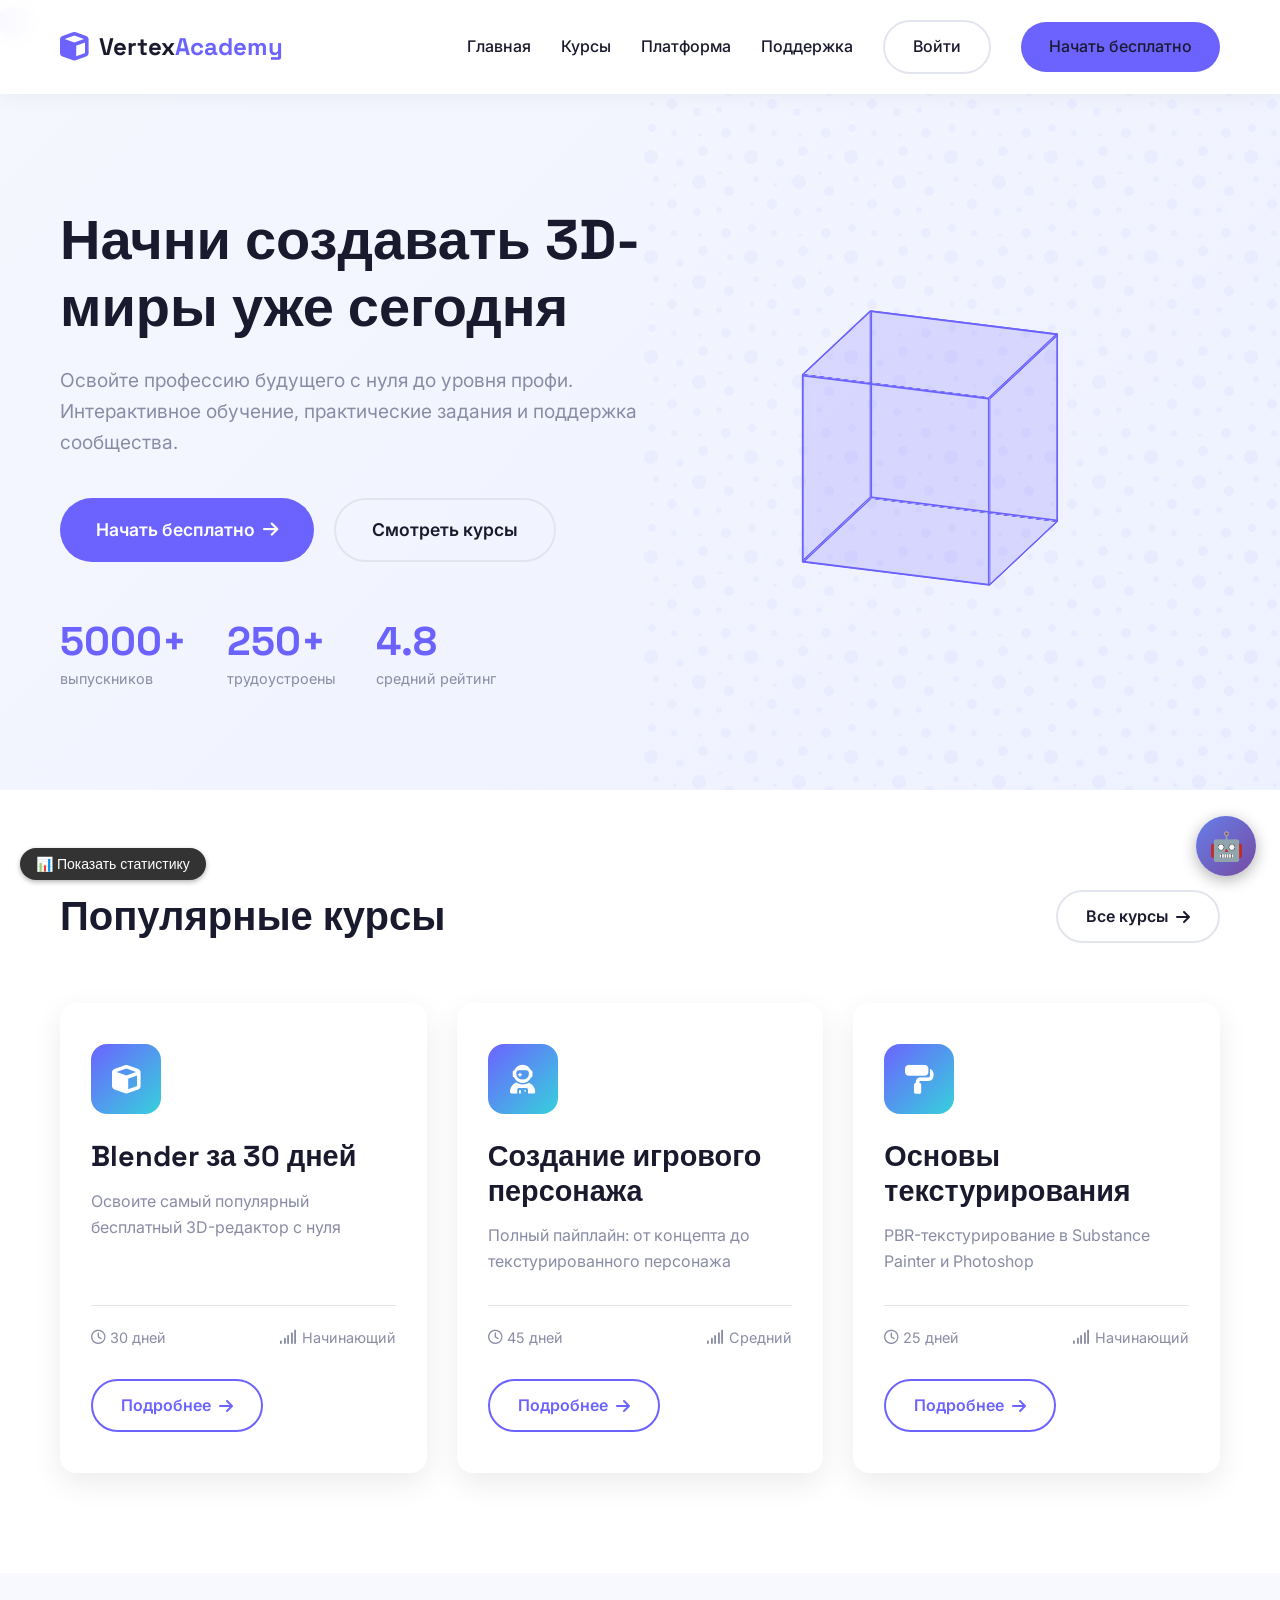
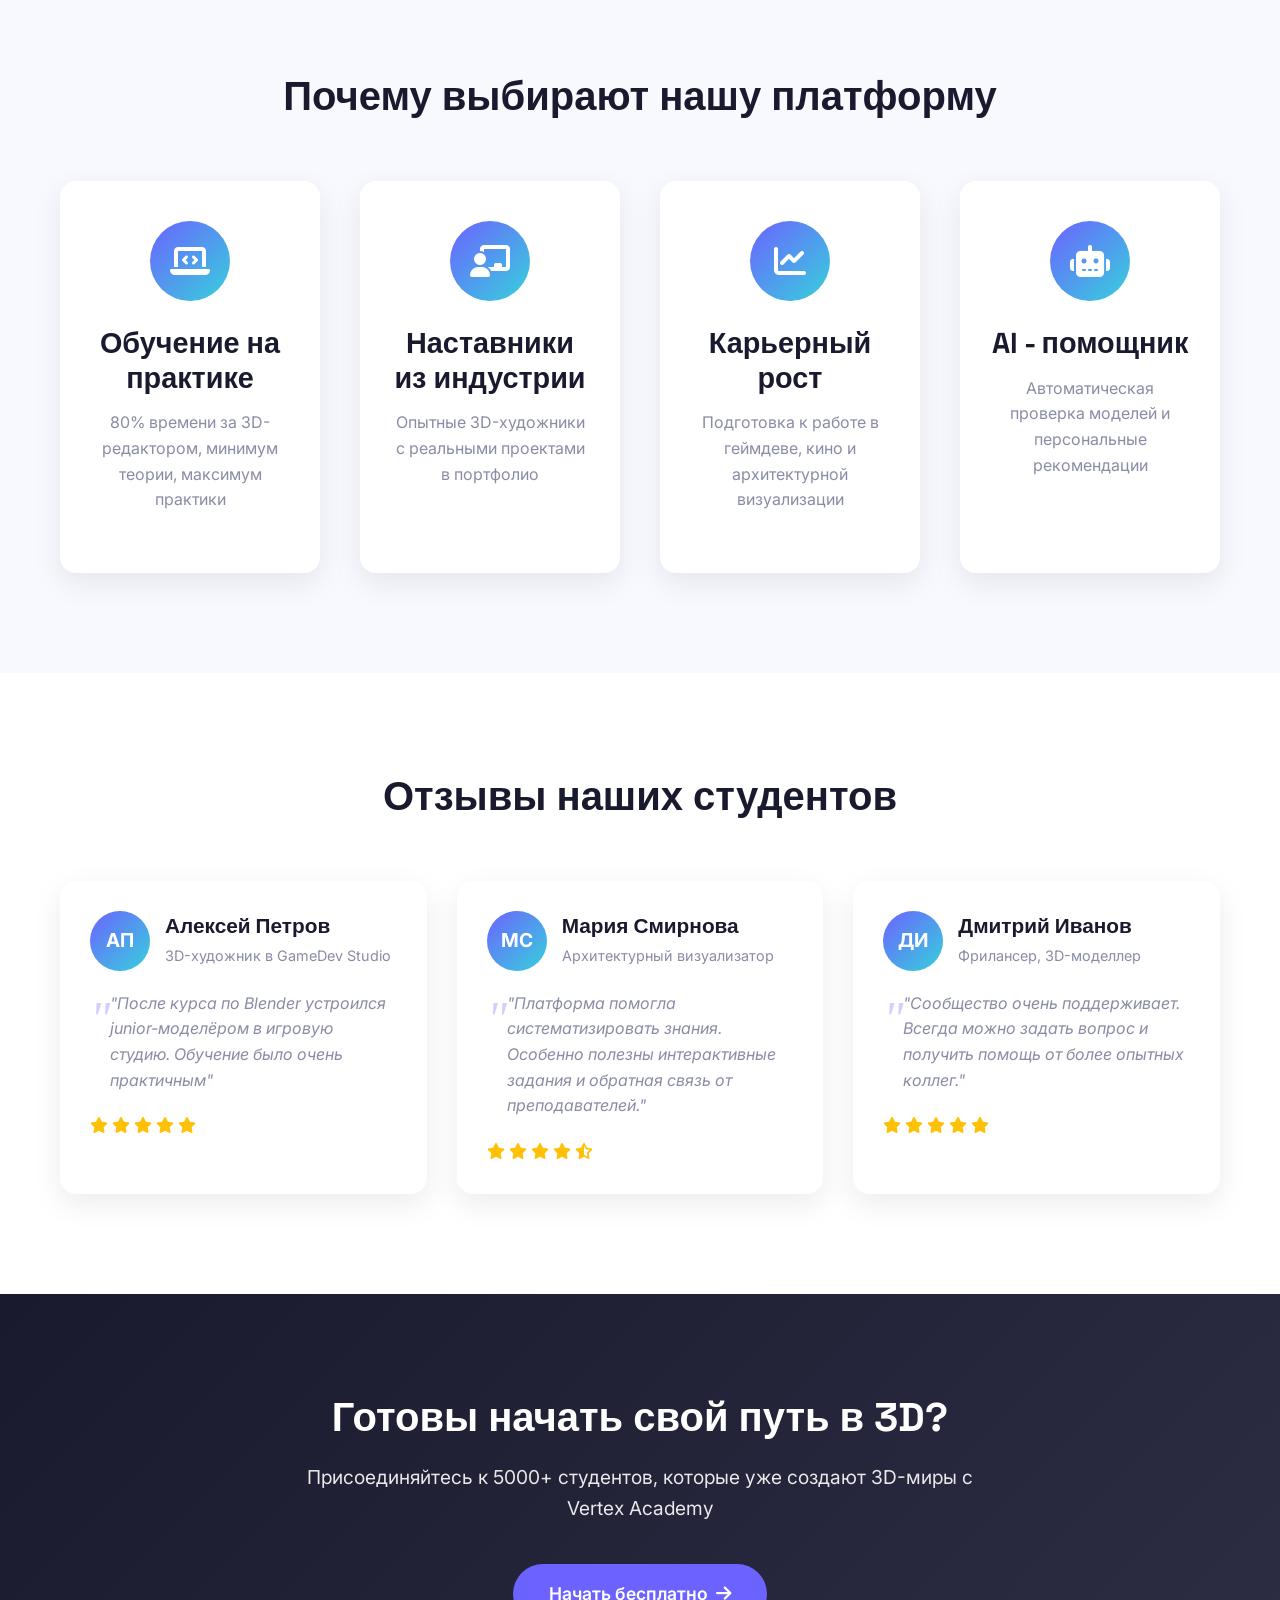
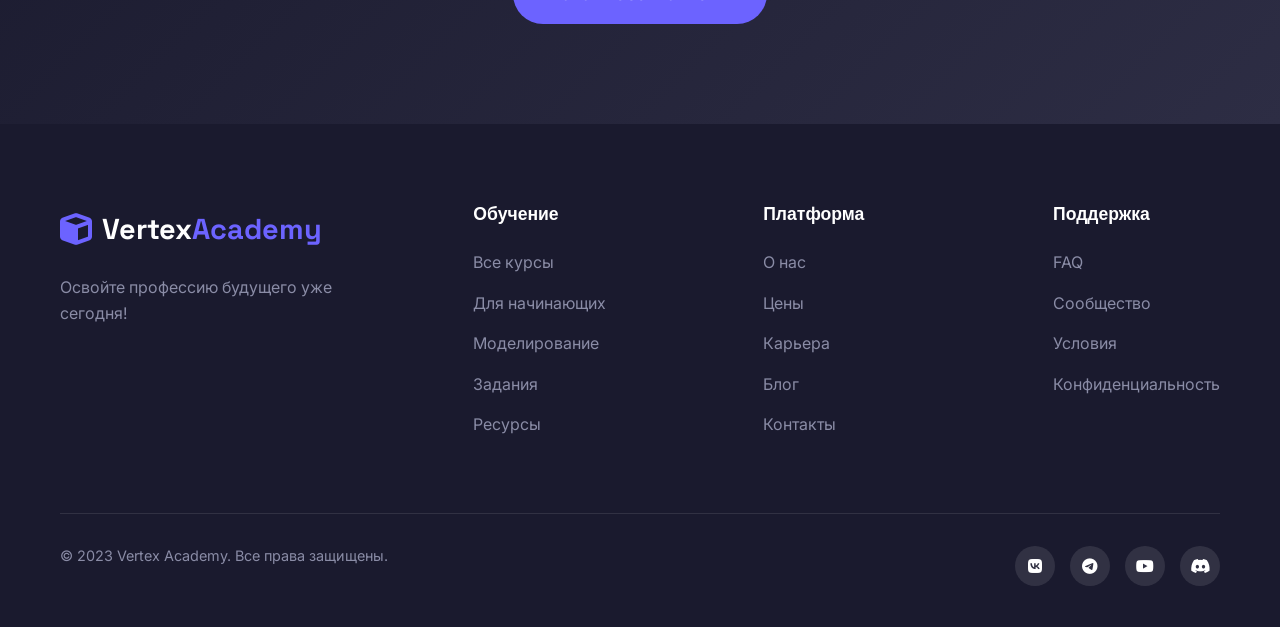
==== commit 5c121505: "Update index.html" ====
--- a/index.html
+++ b/index.html
@@ -11,6 +11,12 @@
     <link rel="preconnect" href="https://fonts.googleapis.com">
     <link rel="preconnect" href="https://fonts.gstatic.com" crossorigin>
     <link href="https://fonts.googleapis.com/css2?family=Inter:wght@300;400;500;600;700;800&family=Space+Grotesk:wght@400;500;600;700&display=swap" rel="stylesheet">
+    <!-- Подключение главного JS -->
+<script src="js/main.js" defer></script>
+
+<!-- Мета-теги безопасности и SEO -->
+<meta name="description" content="Vertex Academy - обучение 3D-моделированию">
+<meta http-equiv="Content-Security-Policy" content="default-src 'self'; script-src 'self' 'unsafe-inline'; style-src 'self' 'unsafe-inline';">
 </head>
 <body>
     <!-- Шапка и навигация -->
@@ -320,6 +326,77 @@
 
     <!-- JavaScript -->
     <script src="js/main.js"></script>
+    <!-- Кнопка для показа статистики -->
+<div style="position: fixed; bottom: 20px; left: 20px; z-index: 9999;">
+    <button onclick="showStatsPanel()" style="background: #333; color: white; border: none; padding: 8px 16px; border-radius: 20px; cursor: pointer; font-size: 14px; box-shadow: 0 2px 5px rgba(0,0,0,0.3);">
+        📊 Показать статистику
+    </button>
+</div>
+
+<script>
+function showStatsPanel() {
+    // Создаем панель статистики
+    let panel = document.getElementById('statsPanel');
+    if(panel) {
+        panel.remove();
+        return;
+    }
+    
+    panel = document.createElement('div');
+    panel.id = 'statsPanel';
+    panel.style.cssText = `
+        position: fixed;
+        top: 50%;
+        left: 50%;
+        transform: translate(-50%, -50%);
+        background: #1a1a2e;
+        color: white;
+        padding: 20px;
+        border-radius: 16px;
+        border: 2px solid #667eea;
+        z-index: 10000;
+        max-width: 500px;
+        max-height: 80vh;
+        overflow: auto;
+        font-family: monospace;
+        font-size: 14px;
+        box-shadow: 0 10px 30px rgba(0,0,0,0.5);
+    `;
+    
+    // Получаем статистику
+    const stats = localStorage.getItem('vertex_academy_stats');
+    let statsText = 'Нет данных';
+    if(stats) {
+        try {
+            const data = JSON.parse(stats);
+            statsText = `
+                <h3>📊 Статистика Vertex Academy</h3>
+                <hr>
+                <p><strong>📈 Общая статистика:</strong></p>
+                <ul>
+                    <li>Нажатий "Начать": ${data.totalClicksOnStart || 0}</li>
+                    <li>Отправлено форм: ${data.feedbacksSent || 0}</li>
+                    <li>Запросов к AI: ${data.aiQueries || 0}</li>
+                </ul>
+                <p><strong>📚 Просмотры курсов:</strong></p>
+                <ul>
+                    ${Object.entries(data.courseViews || {}).map(([course, count]) => `<li>${course}: ${count}</li>`).join('') || '<li>Нет данных</li>'}
+                </ul>
+                <p><strong>📄 Посещения страниц:</strong></p>
+                <ul>
+                    ${Object.entries(data.pageVisits || {}).map(([page, count]) => `<li>${page}: ${count}</li>`).join('') || '<li>Нет данных</li>'}
+                </ul>
+                <button onclick="this.parentElement.parentElement.remove()" style="margin-top: 15px; padding: 5px 15px; background: #667eea; border: none; border-radius: 8px; color: white; cursor: pointer;">Закрыть</button>
+            `;
+        } catch(e) {
+            statsText = 'Ошибка чтения данных';
+        }
+    }
+    
+    panel.innerHTML = statsText;
+    document.body.appendChild(panel);
+}
+</script>
 </body>
 
 </html>
--- a/css/style.css
+++ b/css/style.css
@@ -807,4 +807,136 @@
 .social-links a:hover {
     background-color: var(--primary-color);
     transform: translateY(-3px);
-}+}
+
+
+/* AI Assistant - добавить в конец файла */
+.ai-assistant {
+    position: fixed;
+    bottom: 24px;
+    right: 24px;
+    z-index: 1000;
+}
+
+.ai-toggle {
+    background: linear-gradient(135deg, #667eea 0%, #764ba2 100%);
+    width: 60px;
+    height: 60px;
+    border-radius: 30px;
+    display: flex;
+    align-items: center;
+    justify-content: center;
+    cursor: pointer;
+    box-shadow: 0 4px 15px rgba(0,0,0,0.3);
+    font-size: 28px;
+    transition: transform 0.2s;
+}
+
+.ai-toggle:hover {
+    transform: scale(1.1);
+}
+
+.ai-window {
+    position: absolute;
+    bottom: 80px;
+    right: 0;
+    width: 320px;
+    background: #1a1a2e;
+    border-radius: 16px;
+    display: none;
+    flex-direction: column;
+    border: 1px solid #667eea;
+    box-shadow: 0 10px 30px rgba(0,0,0,0.5);
+    overflow: hidden;
+}
+
+.ai-window.active {
+    display: flex;
+}
+
+/* Сделать текст ответа бота светлым */
+.ai-message.bot {
+    background: #2d2d5e;
+    color: #ffffff !important;  /* Белый цвет*/
+    font-size: 14px;
+    line-height: 1.5;
+    padding: 10px 14px;
+    border-radius: 12px;
+    max-width: 85%;
+    word-wrap: break-word;
+}
+
+.ai-message.user {
+    background: #667eea;
+    color: #ffffff !important;  /* Белый цвет текста пользователя */
+    font-size: 14px;
+    line-height: 1.5;
+    padding: 10px 14px;
+    border-radius: 12px;
+    max-width: 85%;
+    word-wrap: break-word;
+    margin-left: auto;
+}
+
+/* Сделать светлым текст в заголовке AI */
+.ai-header {
+    color: #ffffff;
+    padding: 12px 16px;
+    background: #16213e;
+    border-bottom: 1px solid #667eea;
+}
+
+.ai-header strong {
+    color: #c4b5fd;  /* Светло-фиолетовый для акцента */
+}
+
+/* Светлый текст в области сообщений */
+.ai-messages {
+    background: #0f0f1f;
+    color: #f0f0f0;
+}
+
+/* Стили для ссылок внутри сообщений бота */
+.ai-message.bot a {
+    color:  #ffffff;  /* Светло-фиолетовый для ссылок */
+    text-decoration: underline;
+}
+
+.ai-message.bot strong {
+    color: #c4b5fd;  /* Светло-фиолетовый для жирного текста */
+}
+
+/* Стиль для текста "печатает..." */
+.ai-typing {
+    color: #a0a0c0;
+    font-style: italic;
+}
+
+/* Панель статистики */
+.stats-panel {
+    position: fixed;
+    bottom: 20px;
+    left: 20px;
+    background: rgba(0,0,0,0.8);
+    padding: 10px 15px;
+    border-radius: 8px;
+    font-size: 12px;
+    z-index: 999;
+    cursor: pointer;
+    font-family: monospace;
+}
+
+.stats-panel:hover {
+    background: rgba(0,0,0,0.95);
+}
+
+/* Безопасность */
+.security-badge {
+    position: fixed;
+    bottom: 20px;
+    left: 50%;
+    transform: translateX(-50%);
+    font-size: 10px;
+    color: rgba(255,255,255,0.3);
+    z-index: 999;
+}
